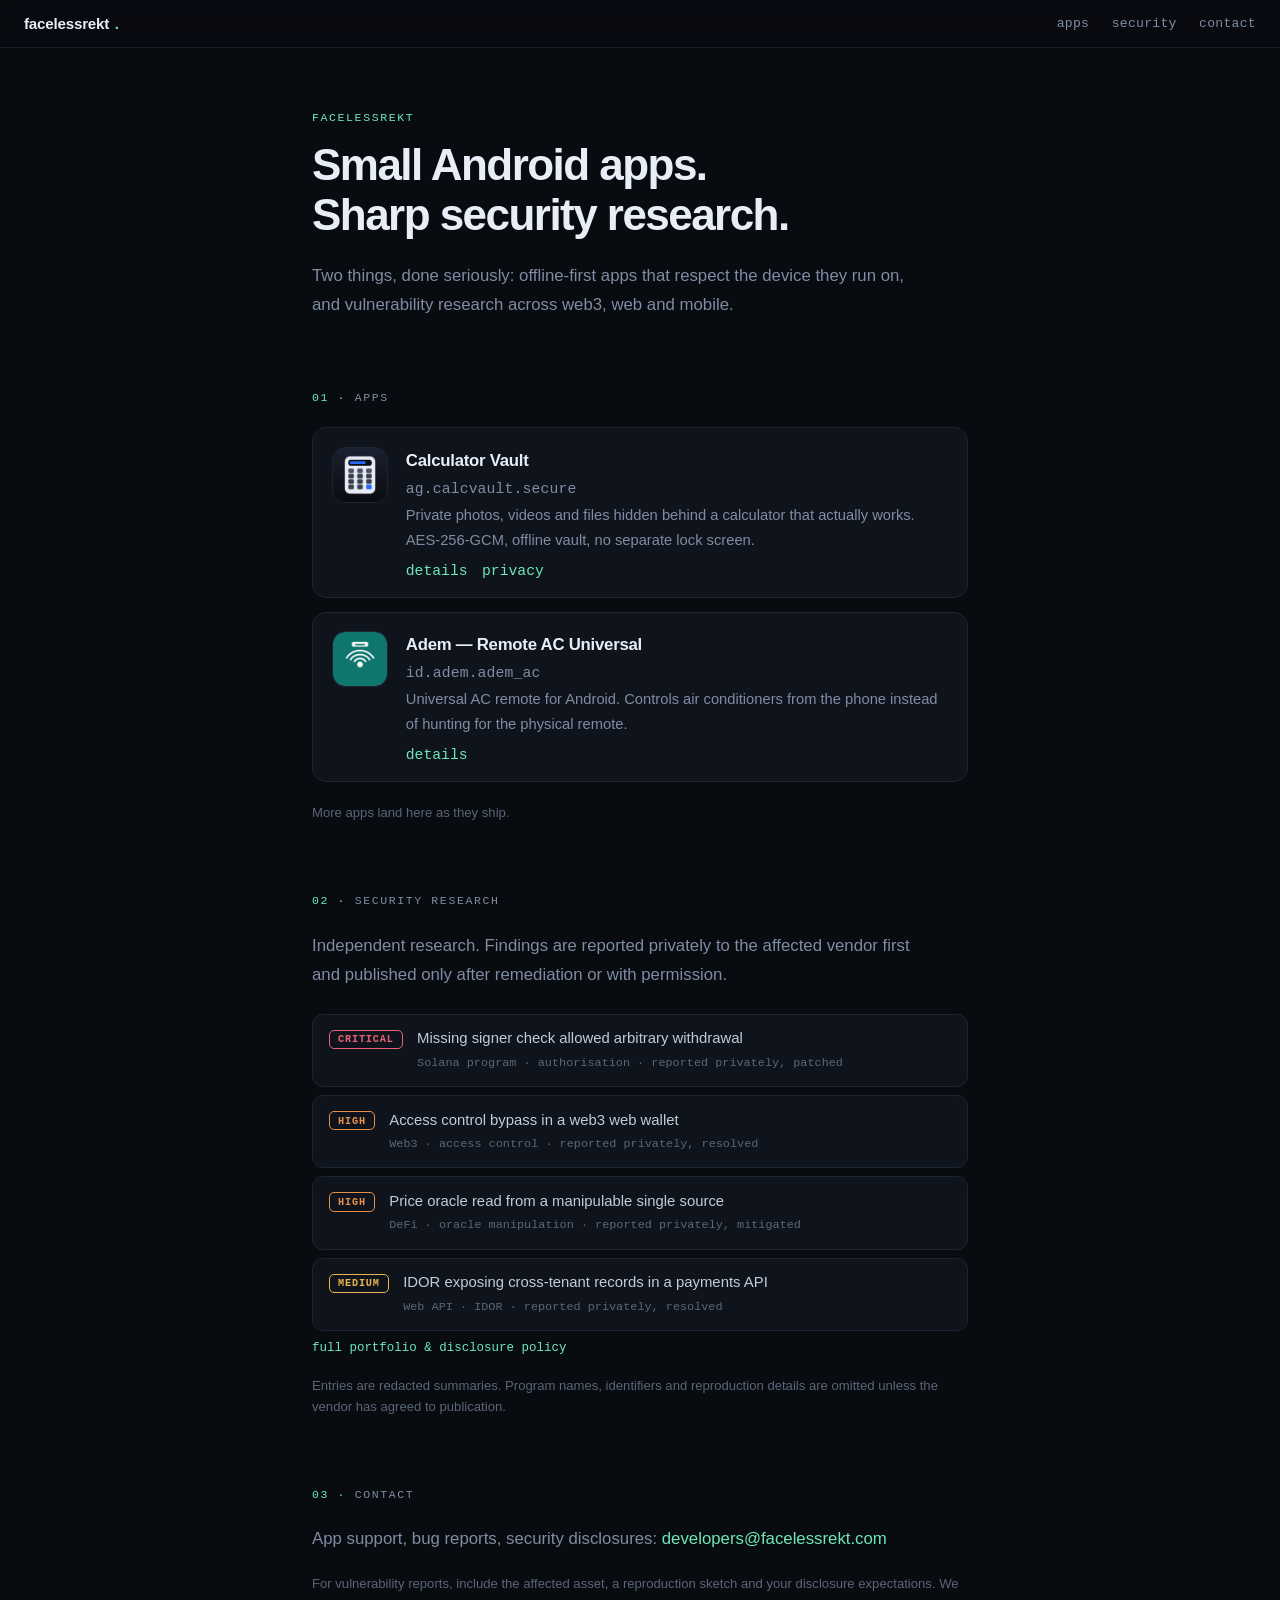
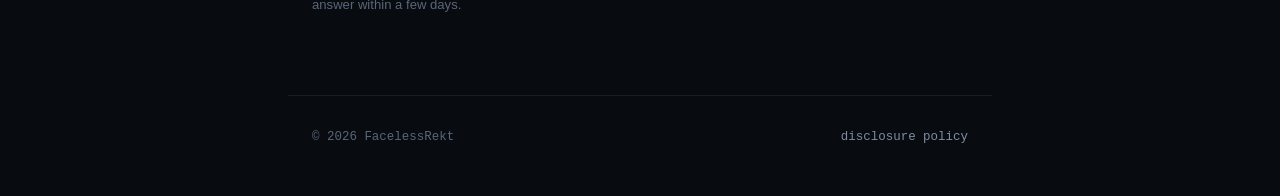
==== index.html @ 03a77c7d "facelessrekt.com — apps and security research portfolio Plain HTML/CSS, no build step. Relative path" ====
<!DOCTYPE html>
<html lang="en">
<head>
<meta charset="utf-8">
<meta name="viewport" content="width=device-width, initial-scale=1">
<title>FacelessRekt — Apps &amp; Security Research</title>
<meta name="description" content="FacelessRekt builds small offline-first Android apps and does web3, web and mobile security research.">
<link rel="stylesheet" href="assets/style.css">
</head>
<body>
<header>
  <a class="brand" href="./">facelessrekt<span class="mark">.</span></a>
  <nav>
    <a href="#apps">apps</a>
    <a href="security/">security</a>
    <a href="#contact">contact</a>
  </nav>
</header>

<main>
  <section>
    <p class="eyebrow">FacelessRekt</p>
    <h1>Small Android apps.<br>Sharp security research.</h1>
    <p class="lede">
      Two things, done seriously: offline-first apps that respect the device they
      run on, and vulnerability research across web3, web and mobile.
    </p>
  </section>

  <section id="apps">
    <h2 data-num="01">apps</h2>
    <ul class="apps">
      <li>
        <img class="app-icon" src="assets/apps/calcvault.png" alt="Calculator Vault icon" width="56" height="56">
        <div class="app-body">
          <h3><a href="calcvault/">Calculator Vault</a></h3>
          <p class="pkg">ag.calcvault.secure</p>
          <p>
            Private photos, videos and files hidden behind a calculator that
            actually works. AES-256-GCM, offline vault, no separate lock screen.
          </p>
          <p class="app-links">
            <a href="calcvault/">details</a>
            <a href="calcvault/privacy.html">privacy</a>
          </p>
        </div>
      </li>
      <li>
        <img class="app-icon" src="assets/apps/adem.png" alt="Adem icon" width="56" height="56">
        <div class="app-body">
          <h3><a href="adem/">Adem — Remote AC Universal</a></h3>
          <p class="pkg">id.adem.adem_ac</p>
          <p>
            Universal AC remote for Android. Controls air conditioners from the
            phone instead of hunting for the physical remote.
          </p>
          <p class="app-links">
            <a href="adem/">details</a>
          </p>
        </div>
      </li>
    </ul>
    <p class="note">More apps land here as they ship.</p>
  </section>

  <section id="security">
    <h2 data-num="02">security research</h2>
    <p class="lede" style="margin-bottom:1.5rem">
      Independent research. Findings are reported privately to the affected
      vendor first and published only after remediation or with permission.
    </p>
    <ul class="findings">
      <li>
        <span class="sev crit">critical</span>
        <div>
          <p class="f-title">Missing signer check allowed arbitrary withdrawal</p>
          <p class="f-meta">Solana program · authorisation · reported privately, patched</p>
        </div>
      </li>
      <li>
        <span class="sev high">high</span>
        <div>
          <p class="f-title">Access control bypass in a web3 web wallet</p>
          <p class="f-meta">Web3 · access control · reported privately, resolved</p>
        </div>
      </li>
      <li>
        <span class="sev high">high</span>
        <div>
          <p class="f-title">Price oracle read from a manipulable single source</p>
          <p class="f-meta">DeFi · oracle manipulation · reported privately, mitigated</p>
        </div>
      </li>
      <li>
        <span class="sev med">medium</span>
        <div>
          <p class="f-title">IDOR exposing cross-tenant records in a payments API</p>
          <p class="f-meta">Web API · IDOR · reported privately, resolved</p>
        </div>
      </li>
    </ul>
    <p class="app-links" style="margin-top:1rem">
      <a href="security/">full portfolio &amp; disclosure policy</a>
    </p>
    <p class="note">
      Entries are redacted summaries. Program names, identifiers and reproduction
      details are omitted unless the vendor has agreed to publication.
    </p>
  </section>

  <section id="contact">
    <h2 data-num="03">contact</h2>
    <p class="lede">
      App support, bug reports, security disclosures:
      <a href="mailto:developers@facelessrekt.com">developers@facelessrekt.com</a>
    </p>
    <p class="note">
      For vulnerability reports, include the affected asset, a reproduction
      sketch and your disclosure expectations. We answer within a few days.
    </p>
  </section>
</main>

<footer>
  <span>&copy; <span id="year">2026</span> FacelessRekt</span>
  <span><a href="security/">disclosure policy</a></span>
</footer>
<script>document.getElementById('year').textContent = new Date().getFullYear();</script>
</body>
</html>
---- assets/style.css ----
/* FacelessRekt — design system
   Typographic-first, single accent, no framework. Everything here is used. */

:root {
  --bg: #080b10;
  --surface: #0f141c;
  --surface-2: #151c27;
  --border: #1d2532;
  --border-soft: #171e29;
  --fg: #e8eef8;
  --fg-soft: #c2cbd9;
  --muted: #7f8ca3;
  --faint: #5a6679;
  --accent: #6ee7b7;
  --accent-dim: #34d399;
  --crit: #ff6b81;
  --high: #ff9d4d;
  --med: #ffc857;
  --low: #6ee7b7;

  --mono: ui-monospace, "SF Mono", SFMono-Regular, Menlo, Consolas, monospace;
  --sans: -apple-system, BlinkMacSystemFont, "Segoe UI", Roboto, Helvetica, Arial, sans-serif;

  --measure: 44rem;
  --pad: 1.5rem;
  color-scheme: dark;
}

* { box-sizing: border-box; }

html { scroll-behavior: smooth; }

@media (prefers-reduced-motion: reduce) {
  html { scroll-behavior: auto; }
  *, *::before, *::after { animation-duration: 0.001ms !important; transition-duration: 0.001ms !important; }
}

body {
  margin: 0;
  background: var(--bg);
  color: var(--fg);
  font: 400 16px/1.7 var(--sans);
  -webkit-font-smoothing: antialiased;
  text-rendering: optimizeLegibility;
}

a { color: var(--accent); text-decoration: none; }
a:hover { color: var(--accent-dim); }
a:focus-visible {
  outline: 2px solid var(--accent);
  outline-offset: 3px;
  border-radius: 3px;
}

/* ---------- header ---------- */

header {
  position: sticky;
  top: 0;
  z-index: 10;
  display: flex;
  align-items: center;
  justify-content: space-between;
  gap: 1rem;
  padding: 1rem var(--pad);
  background: color-mix(in srgb, var(--bg) 88%, transparent);
  backdrop-filter: blur(10px);
  border-bottom: 1px solid var(--border-soft);
}

.brand {
  display: inline-flex;
  align-items: baseline;
  gap: 0.35rem;
  font: 700 0.95rem/1 var(--sans);
  letter-spacing: -0.015em;
  color: var(--fg);
}
.brand .mark { color: var(--accent); }
.brand:hover { color: var(--fg); }

nav { display: flex; gap: 1.4rem; align-items: center; }
nav a {
  font: 500 0.82rem/1 var(--mono);
  letter-spacing: 0.02em;
  color: var(--muted);
}
nav a:hover { color: var(--fg); }

/* ---------- layout ---------- */

main {
  max-width: var(--measure);
  margin: 0 auto;
  padding: 4rem var(--pad) 5rem;
}

section { margin-top: 4.5rem; }
section:first-of-type { margin-top: 0; }

.eyebrow {
  margin: 0 0 1rem;
  font: 500 0.72rem/1 var(--mono);
  letter-spacing: 0.14em;
  text-transform: uppercase;
  color: var(--accent);
}

h1 {
  margin: 0 0 1.25rem;
  font-size: clamp(1.9rem, 5vw, 2.75rem);
  line-height: 1.15;
  letter-spacing: -0.035em;
  font-weight: 700;
}

h2 {
  margin: 0 0 1.5rem;
  font: 500 0.72rem/1 var(--mono);
  letter-spacing: 0.14em;
  text-transform: uppercase;
  color: var(--muted);
}
h2::before {
  content: attr(data-num) " · ";
  color: var(--accent);
}

h3 {
  margin: 0;
  font-size: 1.05rem;
  font-weight: 650;
  letter-spacing: -0.015em;
}
h3 a { color: var(--fg); }
h3 a:hover { color: var(--accent); }

.lede {
  margin: 0;
  max-width: 38rem;
  color: var(--muted);
  font-size: 1.05rem;
  line-height: 1.75;
}

.note {
  margin: 1.25rem 0 0;
  color: var(--faint);
  font-size: 0.82rem;
  line-height: 1.6;
}

/* ---------- app cards ---------- */

.apps {
  list-style: none;
  margin: 0;
  padding: 0;
  display: grid;
  gap: 0.85rem;
}

.apps li {
  display: flex;
  gap: 1.1rem;
  align-items: flex-start;
  padding: 1.15rem 1.2rem;
  background: var(--surface);
  border: 1px solid var(--border);
  border-radius: 14px;
  transition: border-color 0.16s ease, transform 0.16s ease;
}
.apps li:hover {
  border-color: #2a3547;
  transform: translateY(-1px);
}

.app-icon {
  flex: 0 0 auto;
  width: 56px;
  height: 56px;
  border-radius: 13px;
  border: 1px solid var(--border);
  background: var(--surface-2);
}

.app-body { min-width: 0; }
.app-body p { margin: 0.4rem 0 0; color: var(--muted); font-size: 0.92rem; }

.pkg {
  font: 400 0.74rem/1 var(--mono);
  color: var(--accent);
  letter-spacing: 0.01em;
}

.app-links {
  margin-top: 0.7rem !important;
  display: flex;
  gap: 0.9rem;
  flex-wrap: wrap;
  font: 500 0.78rem/1 var(--mono);
  color: var(--muted);
}

/* ---------- findings ---------- */

.findings { list-style: none; margin: 0; padding: 0; display: grid; gap: 0.5rem; }

.findings li {
  display: flex;
  gap: 0.9rem;
  align-items: flex-start;
  padding: 0.85rem 1rem;
  background: var(--surface);
  border: 1px solid var(--border);
  border-radius: 11px;
}

.f-title { margin: 0; color: var(--fg-soft); font-size: 0.93rem; line-height: 1.45; }
.f-meta {
  margin: 0.3rem 0 0;
  font: 400 0.74rem/1.5 var(--mono);
  color: var(--faint);
}

.sev {
  flex: 0 0 auto;
  margin-top: 0.1rem;
  padding: 0.22rem 0.5rem;
  font: 700 0.64rem/1 var(--mono);
  letter-spacing: 0.08em;
  text-transform: uppercase;
  border: 1px solid currentColor;
  border-radius: 5px;
  opacity: 0.9;
}
.sev.crit { color: var(--crit); }
.sev.high { color: var(--high); }
.sev.med  { color: var(--med); }
.sev.low  { color: var(--low); }

/* ---------- doc pages ---------- */

.doc { max-width: var(--measure); margin: 0 auto; padding: 3rem var(--pad) 5rem; }
.doc h1 { font-size: clamp(1.6rem, 4vw, 2.1rem); margin-bottom: 0.4rem; }

.doc .meta {
  margin: 0 0 2.5rem;
  font: 400 0.78rem/1.6 var(--mono);
  color: var(--faint);
}

.doc h2 {
  margin: 2.75rem 0 0.9rem;
  font: 650 1.05rem/1.35 var(--sans);
  letter-spacing: -0.01em;
  text-transform: none;
  color: var(--fg);
}
.doc h2::before { content: none; }

.doc p, .doc li { color: var(--fg-soft); }
.doc ul { padding-left: 1.1rem; }
.doc li { margin: 0.35rem 0; }
.doc li::marker { color: var(--faint); }

.doc table {
  width: 100%;
  border-collapse: collapse;
  margin: 1.1rem 0;
  font-size: 0.88rem;
}
.doc th, .doc td {
  text-align: left;
  vertical-align: top;
  padding: 0.6rem 0.7rem;
  border-bottom: 1px solid var(--border);
}
.doc th {
  font: 600 0.72rem/1.4 var(--mono);
  letter-spacing: 0.06em;
  text-transform: uppercase;
  color: var(--muted);
}

.doc code {
  font: 400 0.85em/1.5 var(--mono);
  background: var(--surface-2);
  border: 1px solid var(--border);
  padding: 0.08em 0.34em;
  border-radius: 4px;
  color: var(--fg);
}

.callout {
  margin: 1.6rem 0;
  padding: 1rem 1.15rem;
  background: var(--surface);
  border: 1px solid var(--border);
  border-left: 2px solid var(--accent);
  border-radius: 9px;
}
.callout p { margin: 0; }

/* ---------- footer ---------- */

footer {
  max-width: var(--measure);
  margin: 0 auto;
  padding: 2rem var(--pad) 3rem;
  border-top: 1px solid var(--border-soft);
  display: flex;
  justify-content: space-between;
  gap: 1rem;
  flex-wrap: wrap;
  font: 400 0.78rem/1.6 var(--mono);
  color: var(--faint);
}
footer a { color: var(--muted); }
footer a:hover { color: var(--accent); }

/* ---------- small screens ---------- */

@media (max-width: 560px) {
  header { padding: 0.85rem 1rem; }
  nav { gap: 1rem; }
  nav a { font-size: 0.76rem; }
  main { padding: 2.75rem 1.15rem 3.5rem; }
  .doc { padding: 2rem 1.15rem 3.5rem; }
  section { margin-top: 3.25rem; }
  .apps li { padding: 1rem; gap: 0.9rem; }
  .app-icon { width: 46px; height: 46px; border-radius: 11px; }
  .findings li { padding: 0.75rem 0.85rem; }
  footer { padding: 1.5rem 1.15rem 2.5rem; }
}
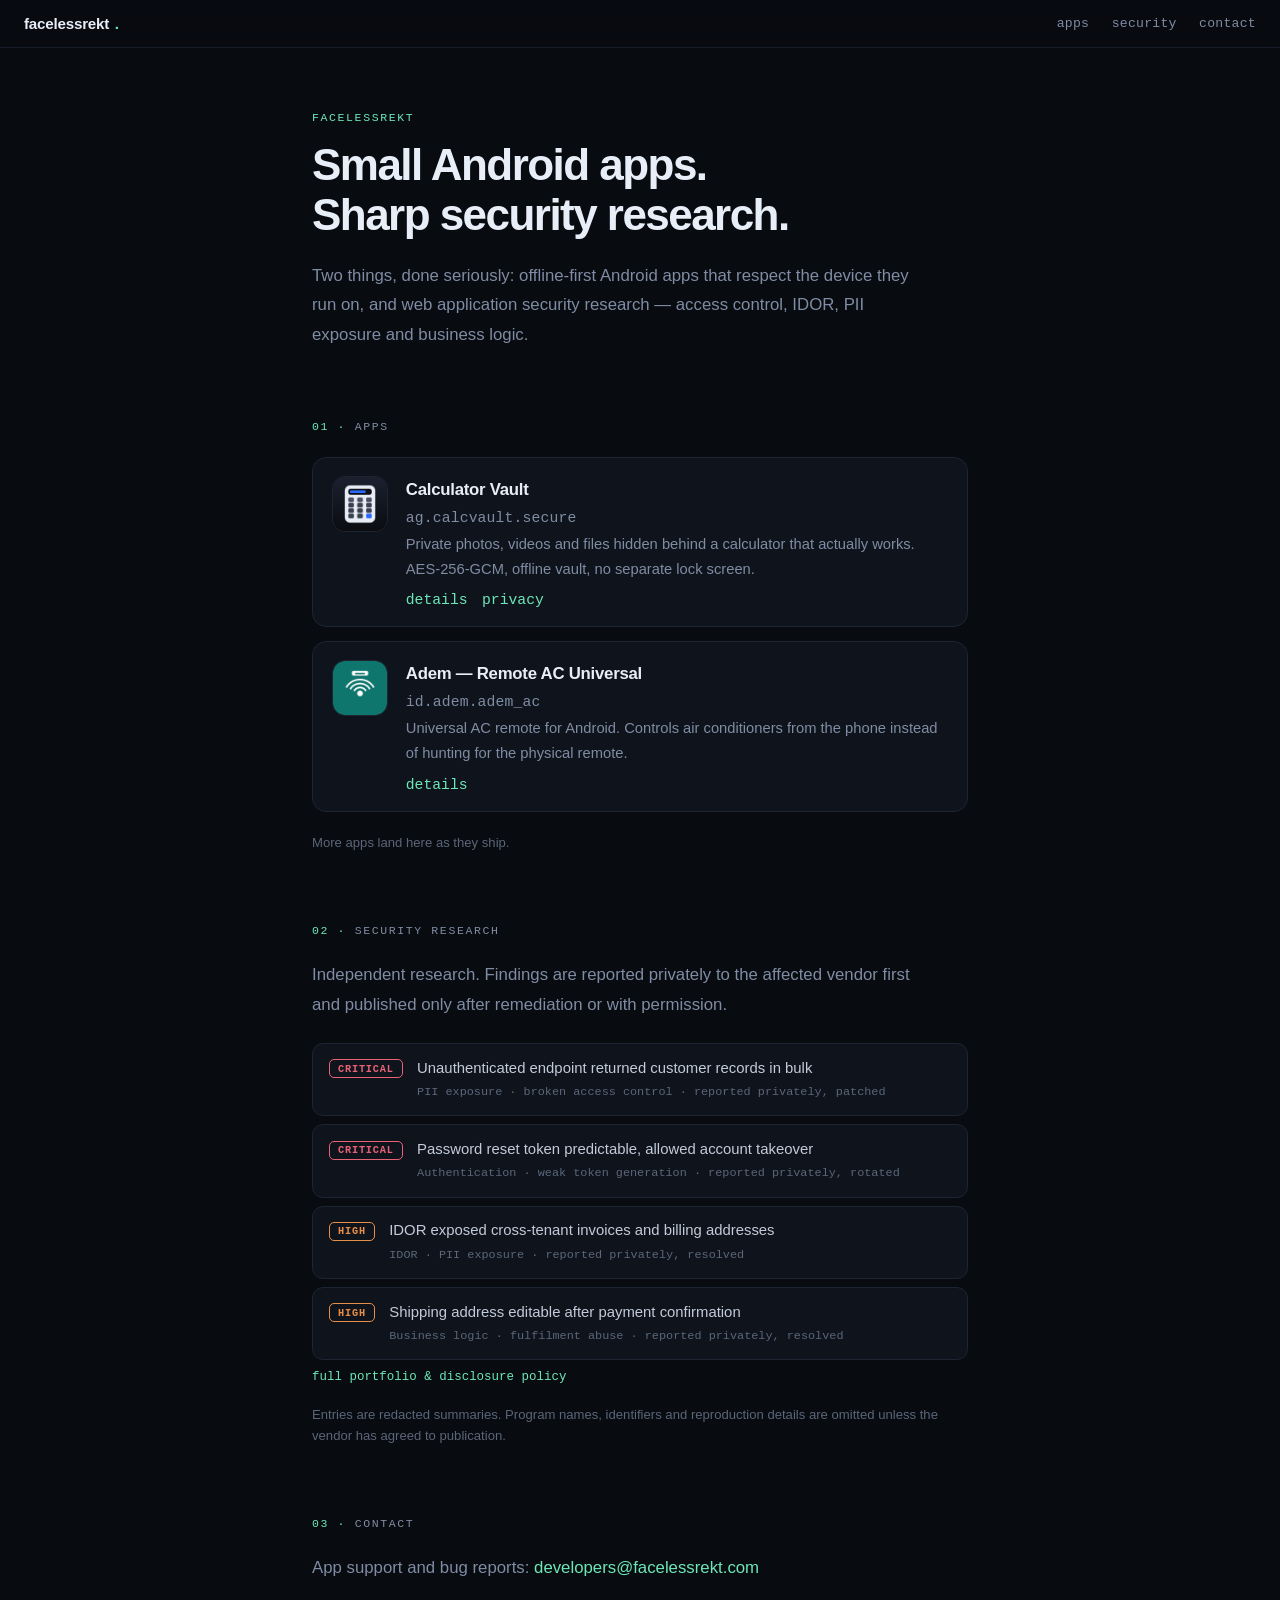
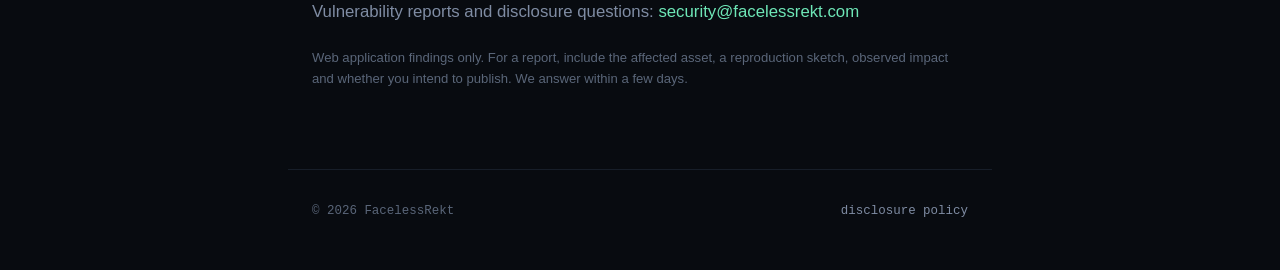
==== commit 5a9ffee5: "Focus security research on web application classes - Landing: web2 framing, two contact addresses - " ====
--- a/index.html
+++ b/index.html
@@ -4,7 +4,7 @@
 <meta charset="utf-8">
 <meta name="viewport" content="width=device-width, initial-scale=1">
 <title>FacelessRekt — Apps &amp; Security Research</title>
-<meta name="description" content="FacelessRekt builds small offline-first Android apps and does web3, web and mobile security research.">
+<meta name="description" content="FacelessRekt builds small offline-first Android apps and does web application security research: access control, IDOR, PII exposure, business logic.">
 <link rel="stylesheet" href="assets/style.css">
 </head>
 <body>
@@ -22,8 +22,9 @@
     <p class="eyebrow">FacelessRekt</p>
     <h1>Small Android apps.<br>Sharp security research.</h1>
     <p class="lede">
-      Two things, done seriously: offline-first apps that respect the device they
-      run on, and vulnerability research across web3, web and mobile.
+      Two things, done seriously: offline-first Android apps that respect the device
+      they run on, and web application security research — access control, IDOR,
+      PII exposure and business logic.
     </p>
   </section>
 
@@ -73,29 +74,29 @@
       <li>
         <span class="sev crit">critical</span>
         <div>
-          <p class="f-title">Missing signer check allowed arbitrary withdrawal</p>
-          <p class="f-meta">Solana program · authorisation · reported privately, patched</p>
+          <p class="f-title">Unauthenticated endpoint returned customer records in bulk</p>
+          <p class="f-meta">PII exposure · broken access control · reported privately, patched</p>
+        </div>
+      </li>
+      <li>
+        <span class="sev crit">critical</span>
+        <div>
+          <p class="f-title">Password reset token predictable, allowed account takeover</p>
+          <p class="f-meta">Authentication · weak token generation · reported privately, rotated</p>
         </div>
       </li>
       <li>
         <span class="sev high">high</span>
         <div>
-          <p class="f-title">Access control bypass in a web3 web wallet</p>
-          <p class="f-meta">Web3 · access control · reported privately, resolved</p>
+          <p class="f-title">IDOR exposed cross-tenant invoices and billing addresses</p>
+          <p class="f-meta">IDOR · PII exposure · reported privately, resolved</p>
         </div>
       </li>
       <li>
         <span class="sev high">high</span>
         <div>
-          <p class="f-title">Price oracle read from a manipulable single source</p>
-          <p class="f-meta">DeFi · oracle manipulation · reported privately, mitigated</p>
-        </div>
-      </li>
-      <li>
-        <span class="sev med">medium</span>
-        <div>
-          <p class="f-title">IDOR exposing cross-tenant records in a payments API</p>
-          <p class="f-meta">Web API · IDOR · reported privately, resolved</p>
+          <p class="f-title">Shipping address editable after payment confirmation</p>
+          <p class="f-meta">Business logic · fulfilment abuse · reported privately, resolved</p>
         </div>
       </li>
     </ul>
@@ -111,12 +112,17 @@
   <section id="contact">
     <h2 data-num="03">contact</h2>
     <p class="lede">
-      App support, bug reports, security disclosures:
+      App support and bug reports:
       <a href="mailto:developers@facelessrekt.com">developers@facelessrekt.com</a>
     </p>
+    <p class="lede" style="margin-top:0.9rem">
+      Vulnerability reports and disclosure questions:
+      <a href="mailto:security@facelessrekt.com">security@facelessrekt.com</a>
+    </p>
     <p class="note">
-      For vulnerability reports, include the affected asset, a reproduction
-      sketch and your disclosure expectations. We answer within a few days.
+      Web application findings only. For a report, include the affected asset, a
+      reproduction sketch, observed impact and whether you intend to publish. We
+      answer within a few days.
     </p>
   </section>
 </main>
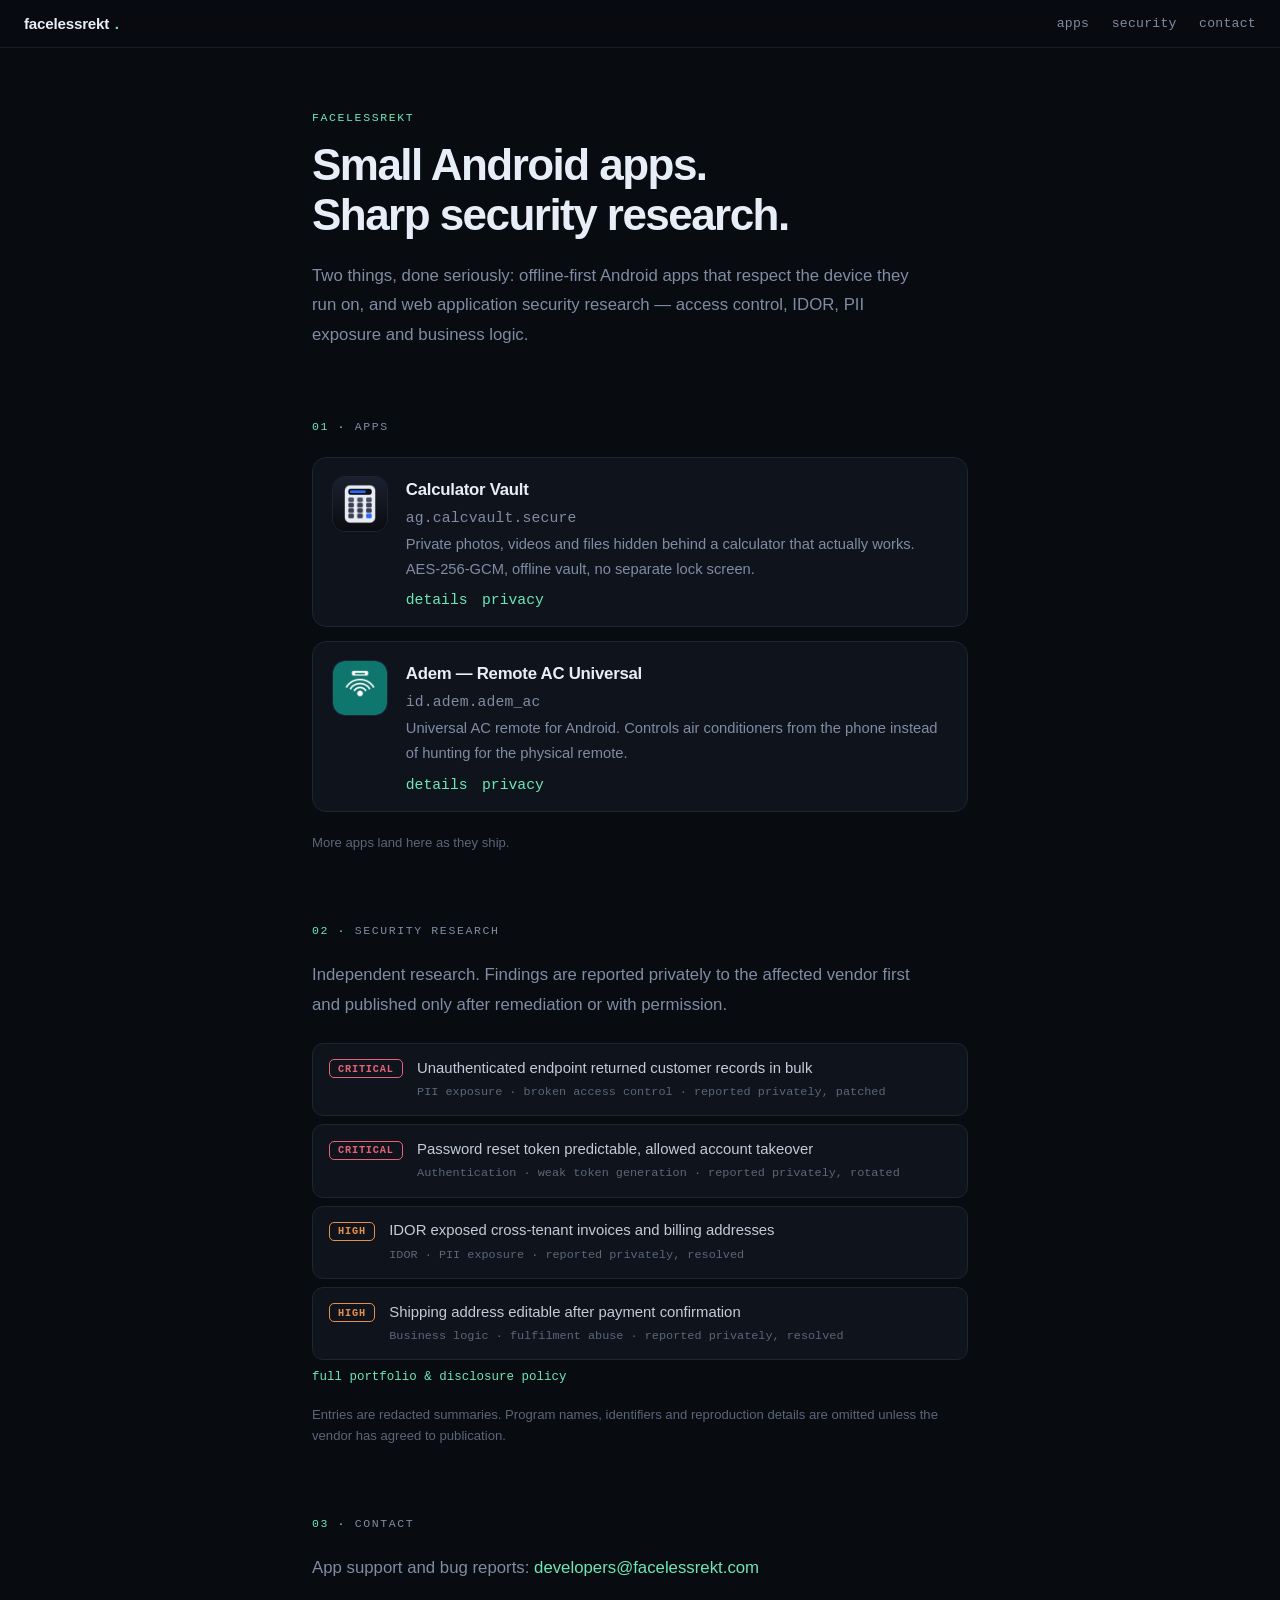
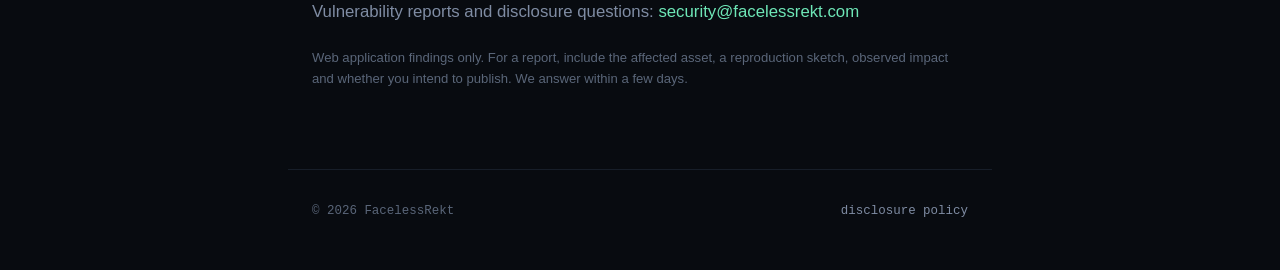
==== commit 03cd8a38: "Add Adem privacy policy Follows the calcvault/privacy.html structure and section order so Play revie" ====
--- a/index.html
+++ b/index.html
@@ -57,6 +57,7 @@
           </p>
           <p class="app-links">
             <a href="adem/">details</a>
+            <a href="adem/privacy.html">privacy</a>
           </p>
         </div>
       </li>
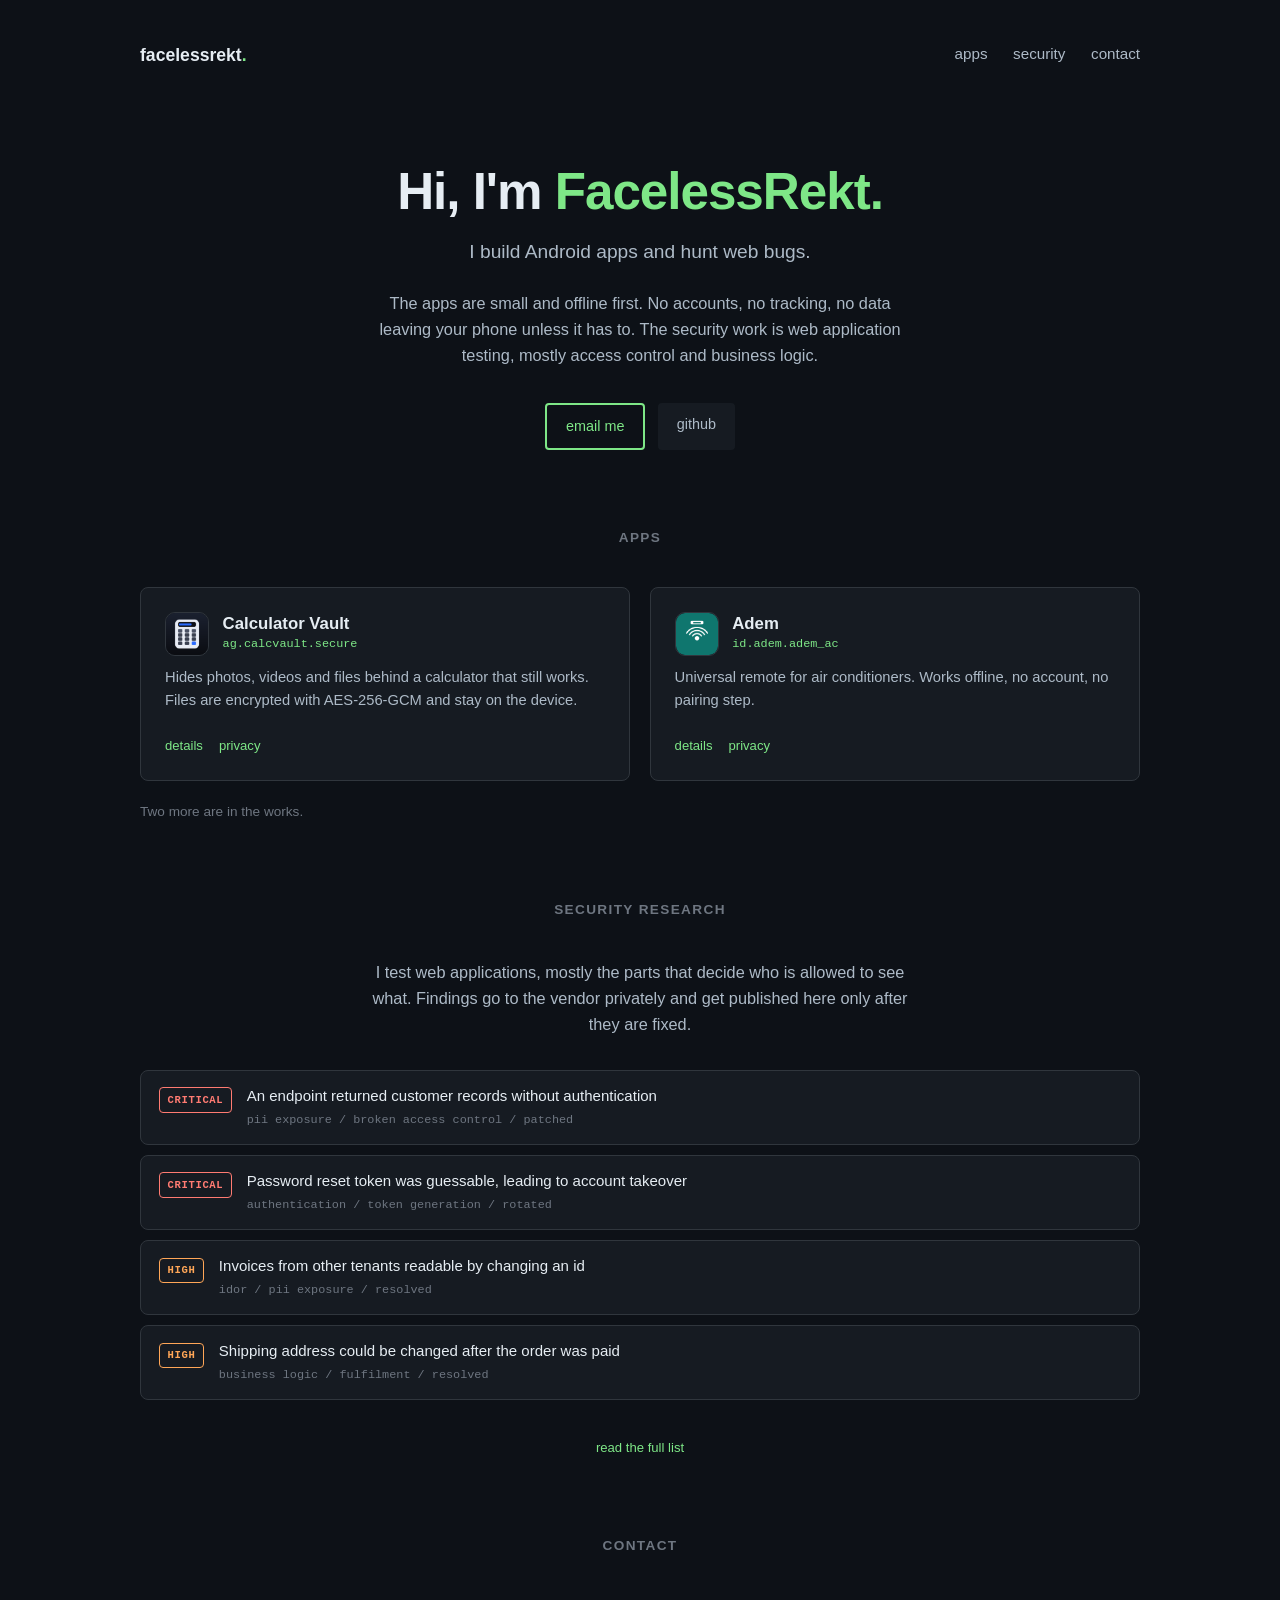
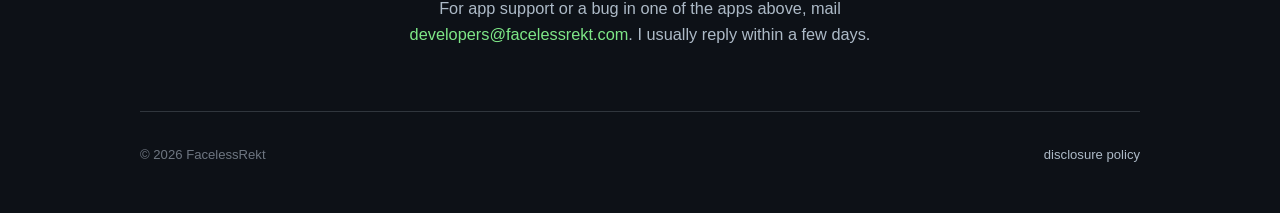
==== commit 4b02bac6: "Rebuild layout on a plain-HTML structure; fix the security address Layout and copy: - Lowercase nav " ====
--- a/index.html
+++ b/index.html
@@ -3,135 +3,144 @@
 <head>
 <meta charset="utf-8">
 <meta name="viewport" content="width=device-width, initial-scale=1">
-<title>FacelessRekt — Apps &amp; Security Research</title>
-<meta name="description" content="FacelessRekt builds small offline-first Android apps and does web application security research: access control, IDOR, PII exposure, business logic.">
+<title>FacelessRekt</title>
+<meta name="description" content="Android apps and web application security research by FacelessRekt.">
 <link rel="stylesheet" href="assets/style.css">
 </head>
 <body>
-<header>
-  <a class="brand" href="./">facelessrekt<span class="mark">.</span></a>
-  <nav>
+
+<header class="header">
+  <h3><a href="./">facelessrekt<span>.</span></a></h3>
+  <nav class="nav">
     <a href="#apps">apps</a>
-    <a href="security/">security</a>
+    <a href="#security">security</a>
     <a href="#contact">contact</a>
   </nav>
 </header>
 
 <main>
-  <section>
-    <p class="eyebrow">FacelessRekt</p>
-    <h1>Small Android apps.<br>Sharp security research.</h1>
-    <p class="lede">
-      Two things, done seriously: offline-first Android apps that respect the device
-      they run on, and web application security research — access control, IDOR,
-      PII exposure and business logic.
+
+  <section class="about">
+    <h1>Hi, I'm <span class="about__name">FacelessRekt.</span></h1>
+    <h2 class="about__role">I build Android apps and hunt web bugs.</h2>
+    <p class="about__desc">
+      The apps are small and offline first. No accounts, no tracking, no data
+      leaving your phone unless it has to. The security work is web application
+      testing, mostly access control and business logic.
+    </p>
+    <div class="about__contact">
+      <a class="btn" href="mailto:developers@facelessrekt.com">email me</a>
+      <a class="btn btn--plain" href="https://github.com/superadit98">github</a>
+    </div>
+  </section>
+
+  <section class="section" id="apps">
+    <h2 class="section__title">Apps</h2>
+    <div class="grid">
+
+      <div class="card">
+        <div class="card__top">
+          <img class="card__icon" src="assets/apps/calcvault.png" alt="" width="44" height="44">
+          <div>
+            <h3 class="card__title"><a href="calcvault/">Calculator Vault</a></h3>
+            <p class="card__pkg">ag.calcvault.secure</p>
+          </div>
+        </div>
+        <p class="card__desc">
+          Hides photos, videos and files behind a calculator that still works.
+          Files are encrypted with AES-256-GCM and stay on the device.
+        </p>
+        <p class="card__links">
+          <a href="calcvault/">details</a>
+          <a href="calcvault/privacy.html">privacy</a>
+        </p>
+      </div>
+
+      <div class="card">
+        <div class="card__top">
+          <img class="card__icon" src="assets/apps/adem.png" alt="" width="44" height="44">
+          <div>
+            <h3 class="card__title"><a href="adem/">Adem</a></h3>
+            <p class="card__pkg">id.adem.adem_ac</p>
+          </div>
+        </div>
+        <p class="card__desc">
+          Universal remote for air conditioners. Works offline, no account,
+          no pairing step.
+        </p>
+        <p class="card__links">
+          <a href="adem/">details</a>
+          <a href="adem/privacy.html">privacy</a>
+        </p>
+      </div>
+
+    </div>
+    <p class="note">Two more are in the works.</p>
+  </section>
+
+  <section class="section" id="security">
+    <h2 class="section__title">Security research</h2>
+    <p class="about__desc" style="margin:0 auto 2rem;text-align:center">
+      I test web applications, mostly the parts that decide who is allowed to
+      see what. Findings go to the vendor privately and get published here only
+      after they are fixed.
+    </p>
+    <div class="findings">
+
+      <div class="finding">
+        <span class="sev crit">critical</span>
+        <div>
+          <p class="finding__title">An endpoint returned customer records without authentication</p>
+          <p class="finding__meta">pii exposure / broken access control / patched</p>
+        </div>
+      </div>
+
+      <div class="finding">
+        <span class="sev crit">critical</span>
+        <div>
+          <p class="finding__title">Password reset token was guessable, leading to account takeover</p>
+          <p class="finding__meta">authentication / token generation / rotated</p>
+        </div>
+      </div>
+
+      <div class="finding">
+        <span class="sev high">high</span>
+        <div>
+          <p class="finding__title">Invoices from other tenants readable by changing an id</p>
+          <p class="finding__meta">idor / pii exposure / resolved</p>
+        </div>
+      </div>
+
+      <div class="finding">
+        <span class="sev high">high</span>
+        <div>
+          <p class="finding__title">Shipping address could be changed after the order was paid</p>
+          <p class="finding__meta">business logic / fulfilment / resolved</p>
+        </div>
+      </div>
+
+    </div>
+    <p class="card__links" style="justify-content:center;margin-top:1.5rem">
+      <a href="security/">read the full list</a>
     </p>
   </section>
 
-  <section id="apps">
-    <h2 data-num="01">apps</h2>
-    <ul class="apps">
-      <li>
-        <img class="app-icon" src="assets/apps/calcvault.png" alt="Calculator Vault icon" width="56" height="56">
-        <div class="app-body">
-          <h3><a href="calcvault/">Calculator Vault</a></h3>
-          <p class="pkg">ag.calcvault.secure</p>
-          <p>
-            Private photos, videos and files hidden behind a calculator that
-            actually works. AES-256-GCM, offline vault, no separate lock screen.
-          </p>
-          <p class="app-links">
-            <a href="calcvault/">details</a>
-            <a href="calcvault/privacy.html">privacy</a>
-          </p>
-        </div>
-      </li>
-      <li>
-        <img class="app-icon" src="assets/apps/adem.png" alt="Adem icon" width="56" height="56">
-        <div class="app-body">
-          <h3><a href="adem/">Adem — Remote AC Universal</a></h3>
-          <p class="pkg">id.adem.adem_ac</p>
-          <p>
-            Universal AC remote for Android. Controls air conditioners from the
-            phone instead of hunting for the physical remote.
-          </p>
-          <p class="app-links">
-            <a href="adem/">details</a>
-            <a href="adem/privacy.html">privacy</a>
-          </p>
-        </div>
-      </li>
-    </ul>
-    <p class="note">More apps land here as they ship.</p>
-  </section>
-
-  <section id="security">
-    <h2 data-num="02">security research</h2>
-    <p class="lede" style="margin-bottom:1.5rem">
-      Independent research. Findings are reported privately to the affected
-      vendor first and published only after remediation or with permission.
-    </p>
-    <ul class="findings">
-      <li>
-        <span class="sev crit">critical</span>
-        <div>
-          <p class="f-title">Unauthenticated endpoint returned customer records in bulk</p>
-          <p class="f-meta">PII exposure · broken access control · reported privately, patched</p>
-        </div>
-      </li>
-      <li>
-        <span class="sev crit">critical</span>
-        <div>
-          <p class="f-title">Password reset token predictable, allowed account takeover</p>
-          <p class="f-meta">Authentication · weak token generation · reported privately, rotated</p>
-        </div>
-      </li>
-      <li>
-        <span class="sev high">high</span>
-        <div>
-          <p class="f-title">IDOR exposed cross-tenant invoices and billing addresses</p>
-          <p class="f-meta">IDOR · PII exposure · reported privately, resolved</p>
-        </div>
-      </li>
-      <li>
-        <span class="sev high">high</span>
-        <div>
-          <p class="f-title">Shipping address editable after payment confirmation</p>
-          <p class="f-meta">Business logic · fulfilment abuse · reported privately, resolved</p>
-        </div>
-      </li>
-    </ul>
-    <p class="app-links" style="margin-top:1rem">
-      <a href="security/">full portfolio &amp; disclosure policy</a>
-    </p>
-    <p class="note">
-      Entries are redacted summaries. Program names, identifiers and reproduction
-      details are omitted unless the vendor has agreed to publication.
+  <section class="section" id="contact">
+    <h2 class="section__title">Contact</h2>
+    <p class="about__desc" style="margin:0 auto;text-align:center">
+      For app support or a bug in one of the apps above,
+      mail <a href="mailto:developers@facelessrekt.com">developers@facelessrekt.com</a>.
+      I usually reply within a few days.
     </p>
   </section>
 
-  <section id="contact">
-    <h2 data-num="03">contact</h2>
-    <p class="lede">
-      App support and bug reports:
-      <a href="mailto:developers@facelessrekt.com">developers@facelessrekt.com</a>
-    </p>
-    <p class="lede" style="margin-top:0.9rem">
-      Vulnerability reports and disclosure questions:
-      <a href="mailto:security@facelessrekt.com">security@facelessrekt.com</a>
-    </p>
-    <p class="note">
-      Web application findings only. For a report, include the affected asset, a
-      reproduction sketch, observed impact and whether you intend to publish. We
-      answer within a few days.
-    </p>
-  </section>
 </main>
 
-<footer>
-  <span>&copy; <span id="year">2026</span> FacelessRekt</span>
+<footer class="footer">
+  <span>© <span id="year">2026</span> FacelessRekt</span>
   <span><a href="security/">disclosure policy</a></span>
 </footer>
+
 <script>document.getElementById('year').textContent = new Date().getFullYear();</script>
 </body>
 </html>
--- a/assets/style.css
+++ b/assets/style.css
@@ -1,335 +1,322 @@
-/* FacelessRekt — design system
-   Typographic-first, single accent, no framework. Everything here is used. */
+/* facelessrekt.com
+   Structure follows cleanfolio-minimal (MIT): lowercase nav, centred hero,
+   uppercase section titles, plain cards. Dark palette, no web fonts. */
 
 :root {
-  --bg: #080b10;
-  --surface: #0f141c;
-  --surface-2: #151c27;
-  --border: #1d2532;
-  --border-soft: #171e29;
-  --fg: #e8eef8;
-  --fg-soft: #c2cbd9;
-  --muted: #7f8ca3;
-  --faint: #5a6679;
-  --accent: #6ee7b7;
-  --accent-dim: #34d399;
-  --crit: #ff6b81;
-  --high: #ff9d4d;
-  --med: #ffc857;
-  --low: #6ee7b7;
-
-  --mono: ui-monospace, "SF Mono", SFMono-Regular, Menlo, Consolas, monospace;
+  --clr-bg: #0d1117;
+  --clr-bg-alt: #161b22;
+  --clr-fg: #adbac7;
+  --clr-fg-alt: #e6edf3;
+  --clr-primary: #7ee787;
+  --clr-border: #30363d;
+  --clr-muted: #6e7681;
+
   --sans: -apple-system, BlinkMacSystemFont, "Segoe UI", Roboto, Helvetica, Arial, sans-serif;
-
-  --measure: 44rem;
-  --pad: 1.5rem;
+  --mono: ui-monospace, SFMono-Regular, Menlo, Consolas, monospace;
   color-scheme: dark;
 }
 
-* { box-sizing: border-box; }
+* {
+  padding: 0;
+  margin: 0;
+  border: 0;
+  outline: 0;
+  background-color: inherit;
+  color: inherit;
+  font-family: inherit;
+  font-size: inherit;
+  box-shadow: none;
+  box-sizing: border-box;
+}
 
 html { scroll-behavior: smooth; }
 
 @media (prefers-reduced-motion: reduce) {
   html { scroll-behavior: auto; }
-  *, *::before, *::after { animation-duration: 0.001ms !important; transition-duration: 0.001ms !important; }
+  *, *::before, *::after { transition-duration: 0.001ms !important; }
 }
 
 body {
-  margin: 0;
-  background: var(--bg);
-  color: var(--fg);
-  font: 400 16px/1.7 var(--sans);
+  font-family: var(--sans);
+  line-height: 1.6;
+  color: var(--clr-fg);
+  background-color: var(--clr-bg);
   -webkit-font-smoothing: antialiased;
-  text-rendering: optimizeLegibility;
-}
-
-a { color: var(--accent); text-decoration: none; }
-a:hover { color: var(--accent-dim); }
-a:focus-visible {
-  outline: 2px solid var(--accent);
-  outline-offset: 3px;
-  border-radius: 3px;
-}
-
-/* ---------- header ---------- */
-
-header {
-  position: sticky;
-  top: 0;
-  z-index: 10;
+}
+
+::selection { background: var(--clr-primary); color: var(--clr-bg); }
+
+h1, h2, h3, h4 { line-height: 1.25; color: var(--clr-fg-alt); }
+h1 { font-size: clamp(2rem, 5vw, 3.2rem); font-weight: 700; letter-spacing: -0.02em; }
+h2 { font-size: 1.5rem; }
+h3 { font-size: 1.15rem; }
+
+ul { list-style-type: none; }
+a { text-decoration: none; color: var(--clr-primary); }
+a:hover { text-decoration: underline; }
+a:focus-visible { outline: 2px solid var(--clr-primary); outline-offset: 3px; border-radius: 2px; }
+
+/* header */
+
+.header {
+  height: 7em;
+  max-width: 1000px;
+  width: 92%;
+  margin: 0 auto;
   display: flex;
   align-items: center;
   justify-content: space-between;
   gap: 1rem;
-  padding: 1rem var(--pad);
-  background: color-mix(in srgb, var(--bg) 88%, transparent);
-  backdrop-filter: blur(10px);
-  border-bottom: 1px solid var(--border-soft);
-}
-
-.brand {
-  display: inline-flex;
-  align-items: baseline;
-  gap: 0.35rem;
-  font: 700 0.95rem/1 var(--sans);
-  letter-spacing: -0.015em;
-  color: var(--fg);
-}
-.brand .mark { color: var(--accent); }
-.brand:hover { color: var(--fg); }
-
-nav { display: flex; gap: 1.4rem; align-items: center; }
-nav a {
-  font: 500 0.82rem/1 var(--mono);
-  letter-spacing: 0.02em;
-  color: var(--muted);
-}
-nav a:hover { color: var(--fg); }
-
-/* ---------- layout ---------- */
-
-main {
-  max-width: var(--measure);
-  margin: 0 auto;
-  padding: 4rem var(--pad) 5rem;
-}
-
-section { margin-top: 4.5rem; }
-section:first-of-type { margin-top: 0; }
-
-.eyebrow {
-  margin: 0 0 1rem;
-  font: 500 0.72rem/1 var(--mono);
-  letter-spacing: 0.14em;
+}
+
+.header h3 { font-size: 1.1rem; font-weight: 700; }
+.header h3 a { color: var(--clr-fg-alt); }
+.header h3 a:hover { color: var(--clr-primary); text-decoration: none; }
+.header h3 span { color: var(--clr-primary); }
+
+.nav { display: flex; align-items: center; gap: 1.6rem; }
+.nav a {
+  color: var(--clr-fg);
+  font-size: 0.95rem;
+  font-weight: 500;
+  text-transform: lowercase;
+  padding-bottom: 0.2em;
+  position: relative;
+}
+.nav a:hover { color: var(--clr-fg-alt); text-decoration: none; }
+.nav a::after {
+  content: "";
+  position: absolute;
+  left: 0; bottom: 0;
+  width: 0; height: 2px;
+  background: var(--clr-primary);
+  transition: width 0.18s ease-in;
+}
+.nav a:hover::after, .nav a:focus::after { width: 100%; }
+
+.nav__toggle { display: none; background: none; border: 0; cursor: pointer; color: var(--clr-fg); font-size: 1.3rem; }
+
+/* layout */
+
+main { max-width: 1000px; width: 92%; margin: 0 auto; padding-bottom: 4rem; }
+.section { margin-top: 5rem; }
+
+.section__title {
+  text-align: center;
   text-transform: uppercase;
-  color: var(--accent);
-}
-
-h1 {
-  margin: 0 0 1.25rem;
-  font-size: clamp(1.9rem, 5vw, 2.75rem);
-  line-height: 1.15;
-  letter-spacing: -0.035em;
-  font-weight: 700;
-}
-
-h2 {
-  margin: 0 0 1.5rem;
-  font: 500 0.72rem/1 var(--mono);
-  letter-spacing: 0.14em;
-  text-transform: uppercase;
-  color: var(--muted);
-}
-h2::before {
-  content: attr(data-num) " · ";
-  color: var(--accent);
-}
-
-h3 {
-  margin: 0;
-  font-size: 1.05rem;
-  font-weight: 650;
-  letter-spacing: -0.015em;
-}
-h3 a { color: var(--fg); }
-h3 a:hover { color: var(--accent); }
-
-.lede {
-  margin: 0;
-  max-width: 38rem;
-  color: var(--muted);
-  font-size: 1.05rem;
-  line-height: 1.75;
-}
-
-.note {
-  margin: 1.25rem 0 0;
-  color: var(--faint);
+  letter-spacing: 0.1em;
+  font-size: 0.85rem;
+  font-weight: 600;
+  color: var(--clr-muted);
+  margin-bottom: 2.5rem;
+}
+
+/* hero */
+
+.about {
+  display: flex;
+  flex-direction: column;
+  align-items: center;
+  text-align: center;
+  margin-top: 3rem;
+}
+.about__name { color: var(--clr-primary); }
+.about__role {
+  margin-top: 1rem;
+  font-size: 1.2rem;
+  font-weight: 500;
+  color: var(--clr-fg);
+}
+.about__desc {
+  margin-top: 1.6rem;
+  max-width: 34rem;
+  font-size: 1.02rem;
+}
+.about__contact { margin-top: 2.2rem; display: flex; gap: 0.8rem; flex-wrap: wrap; justify-content: center; }
+
+/* buttons */
+
+.btn {
+  display: inline-block;
+  padding: 0.7em 1.3em;
+  font-weight: 500;
+  font-size: 0.9rem;
+  text-transform: lowercase;
+  border: 2px solid var(--clr-primary);
+  color: var(--clr-primary);
+  border-radius: 4px;
+  transition: background-color 0.18s ease, color 0.18s ease;
+}
+.btn:hover { background: var(--clr-primary); color: var(--clr-bg); text-decoration: none; }
+
+.btn--plain {
+  border: 0;
+  background: var(--clr-bg-alt);
+  color: var(--clr-fg);
+  border-radius: 4px;
+}
+.btn--plain:hover { background: var(--clr-border); color: var(--clr-fg-alt); }
+
+/* cards grid */
+
+.grid {
+  display: grid;
+  grid-template-columns: repeat(auto-fit, minmax(17rem, 1fr));
+  gap: 1.2rem;
+}
+
+.card {
+  background: var(--clr-bg-alt);
+  border: 1px solid var(--clr-border);
+  border-radius: 8px;
+  padding: 1.5rem;
+  display: flex;
+  flex-direction: column;
+  gap: 0.6rem;
+}
+.card:hover { border-color: var(--clr-primary); }
+
+.card__top { display: flex; align-items: center; gap: 0.85rem; }
+
+.card__icon {
+  width: 44px; height: 44px;
+  border-radius: 10px;
+  border: 1px solid var(--clr-border);
+  flex: 0 0 auto;
+}
+
+.card__title { font-size: 1.05rem; font-weight: 650; }
+.card__title a { color: var(--clr-fg-alt); }
+.card__title a:hover { color: var(--clr-primary); text-decoration: none; }
+
+.card__pkg {
+  font-family: var(--mono);
+  font-size: 0.74rem;
+  color: var(--clr-primary);
+}
+
+.card__desc { font-size: 0.92rem; color: var(--clr-fg); }
+
+.card__links {
+  margin-top: auto;
+  padding-top: 0.8rem;
+  display: flex;
+  gap: 1rem;
   font-size: 0.82rem;
-  line-height: 1.6;
-}
-
-/* ---------- app cards ---------- */
-
-.apps {
-  list-style: none;
-  margin: 0;
-  padding: 0;
-  display: grid;
-  gap: 0.85rem;
-}
-
-.apps li {
-  display: flex;
-  gap: 1.1rem;
-  align-items: flex-start;
-  padding: 1.15rem 1.2rem;
-  background: var(--surface);
-  border: 1px solid var(--border);
-  border-radius: 14px;
-  transition: border-color 0.16s ease, transform 0.16s ease;
-}
-.apps li:hover {
-  border-color: #2a3547;
-  transform: translateY(-1px);
-}
-
-.app-icon {
-  flex: 0 0 auto;
-  width: 56px;
-  height: 56px;
-  border-radius: 13px;
-  border: 1px solid var(--border);
-  background: var(--surface-2);
-}
-
-.app-body { min-width: 0; }
-.app-body p { margin: 0.4rem 0 0; color: var(--muted); font-size: 0.92rem; }
-
-.pkg {
-  font: 400 0.74rem/1 var(--mono);
-  color: var(--accent);
-  letter-spacing: 0.01em;
-}
-
-.app-links {
-  margin-top: 0.7rem !important;
-  display: flex;
-  gap: 0.9rem;
-  flex-wrap: wrap;
-  font: 500 0.78rem/1 var(--mono);
-  color: var(--muted);
-}
-
-/* ---------- findings ---------- */
-
-.findings { list-style: none; margin: 0; padding: 0; display: grid; gap: 0.5rem; }
-
-.findings li {
+  font-weight: 500;
+}
+
+/* findings list */
+
+.findings { display: grid; gap: 0.6rem; }
+
+.finding {
   display: flex;
   gap: 0.9rem;
   align-items: flex-start;
-  padding: 0.85rem 1rem;
-  background: var(--surface);
-  border: 1px solid var(--border);
-  border-radius: 11px;
-}
-
-.f-title { margin: 0; color: var(--fg-soft); font-size: 0.93rem; line-height: 1.45; }
-.f-meta {
-  margin: 0.3rem 0 0;
-  font: 400 0.74rem/1.5 var(--mono);
-  color: var(--faint);
+  background: var(--clr-bg-alt);
+  border: 1px solid var(--clr-border);
+  border-radius: 8px;
+  padding: 0.9rem 1.1rem;
 }
 
 .sev {
   flex: 0 0 auto;
-  margin-top: 0.1rem;
-  padding: 0.22rem 0.5rem;
-  font: 700 0.64rem/1 var(--mono);
-  letter-spacing: 0.08em;
+  margin-top: 0.15rem;
+  padding: 0.2rem 0.5rem;
+  font-family: var(--mono);
+  font-size: 0.66rem;
+  font-weight: 700;
+  letter-spacing: 0.06em;
   text-transform: uppercase;
   border: 1px solid currentColor;
-  border-radius: 5px;
-  opacity: 0.9;
-}
-.sev.crit { color: var(--crit); }
-.sev.high { color: var(--high); }
-.sev.med  { color: var(--med); }
-.sev.low  { color: var(--low); }
-
-/* ---------- doc pages ---------- */
-
-.doc { max-width: var(--measure); margin: 0 auto; padding: 3rem var(--pad) 5rem; }
-.doc h1 { font-size: clamp(1.6rem, 4vw, 2.1rem); margin-bottom: 0.4rem; }
-
-.doc .meta {
-  margin: 0 0 2.5rem;
-  font: 400 0.78rem/1.6 var(--mono);
-  color: var(--faint);
+  border-radius: 4px;
+}
+.sev.crit { color: #ff7b72; }
+.sev.high { color: #ffa657; }
+.sev.med  { color: #e3b341; }
+.sev.low  { color: #7ee787; }
+
+.finding__title { color: var(--clr-fg-alt); font-size: 0.94rem; line-height: 1.45; }
+.finding__meta {
+  margin-top: 0.25rem;
+  font-family: var(--mono);
+  font-size: 0.74rem;
+  color: var(--clr-muted);
+}
+
+/* doc pages (privacy, security) */
+
+.doc { max-width: 44rem; margin: 0 auto; padding-top: 2.5rem; }
+.doc h1 { font-size: clamp(1.6rem, 4vw, 2.1rem); margin-bottom: 0.5rem; }
+
+.doc__meta {
+  font-family: var(--mono);
+  font-size: 0.78rem;
+  color: var(--clr-muted);
+  margin-bottom: 2.5rem;
 }
 
 .doc h2 {
-  margin: 2.75rem 0 0.9rem;
-  font: 650 1.05rem/1.35 var(--sans);
-  letter-spacing: -0.01em;
-  text-transform: none;
-  color: var(--fg);
-}
-.doc h2::before { content: none; }
-
-.doc p, .doc li { color: var(--fg-soft); }
-.doc ul { padding-left: 1.1rem; }
-.doc li { margin: 0.35rem 0; }
-.doc li::marker { color: var(--faint); }
-
-.doc table {
-  width: 100%;
-  border-collapse: collapse;
-  margin: 1.1rem 0;
-  font-size: 0.88rem;
-}
-.doc th, .doc td {
-  text-align: left;
-  vertical-align: top;
-  padding: 0.6rem 0.7rem;
-  border-bottom: 1px solid var(--border);
-}
+  font-size: 1.1rem;
+  font-weight: 650;
+  margin: 2.5rem 0 0.8rem;
+  color: var(--clr-fg-alt);
+}
+
+.doc p, .doc li { color: var(--clr-fg); }
+.doc ul { padding-left: 1.1rem; list-style-type: disc; }
+.doc li { margin: 0.3rem 0; }
+.doc li::marker { color: var(--clr-muted); }
+
+.doc table { width: 100%; border-collapse: collapse; margin: 1rem 0; font-size: 0.88rem; }
+.doc th, .doc td { text-align: left; vertical-align: top; padding: 0.55rem 0.7rem; border-bottom: 1px solid var(--clr-border); }
 .doc th {
-  font: 600 0.72rem/1.4 var(--mono);
+  font-family: var(--mono);
+  font-size: 0.7rem;
   letter-spacing: 0.06em;
   text-transform: uppercase;
-  color: var(--muted);
+  color: var(--clr-muted);
 }
 
 .doc code {
-  font: 400 0.85em/1.5 var(--mono);
-  background: var(--surface-2);
-  border: 1px solid var(--border);
-  padding: 0.08em 0.34em;
-  border-radius: 4px;
-  color: var(--fg);
-}
-
-.callout {
-  margin: 1.6rem 0;
-  padding: 1rem 1.15rem;
-  background: var(--surface);
-  border: 1px solid var(--border);
-  border-left: 2px solid var(--accent);
-  border-radius: 9px;
-}
-.callout p { margin: 0; }
-
-/* ---------- footer ---------- */
-
-footer {
-  max-width: var(--measure);
+  font-family: var(--mono);
+  font-size: 0.85em;
+  background: var(--clr-bg-alt);
+  border: 1px solid var(--clr-border);
+  padding: 0.08em 0.3em;
+  border-radius: 3px;
+}
+
+.note { color: var(--clr-muted); font-size: 0.85rem; margin-top: 1.2rem; }
+
+/* footer */
+
+.footer {
+  max-width: 1000px;
+  width: 92%;
   margin: 0 auto;
-  padding: 2rem var(--pad) 3rem;
-  border-top: 1px solid var(--border-soft);
+  padding: 2rem 0 3rem;
+  border-top: 1px solid var(--clr-border);
   display: flex;
   justify-content: space-between;
   gap: 1rem;
   flex-wrap: wrap;
-  font: 400 0.78rem/1.6 var(--mono);
-  color: var(--faint);
-}
-footer a { color: var(--muted); }
-footer a:hover { color: var(--accent); }
-
-/* ---------- small screens ---------- */
-
-@media (max-width: 560px) {
-  header { padding: 0.85rem 1rem; }
-  nav { gap: 1rem; }
-  nav a { font-size: 0.76rem; }
-  main { padding: 2.75rem 1.15rem 3.5rem; }
-  .doc { padding: 2rem 1.15rem 3.5rem; }
-  section { margin-top: 3.25rem; }
-  .apps li { padding: 1rem; gap: 0.9rem; }
-  .app-icon { width: 46px; height: 46px; border-radius: 11px; }
-  .findings li { padding: 0.75rem 0.85rem; }
-  footer { padding: 1.5rem 1.15rem 2.5rem; }
-}
+  font-size: 0.82rem;
+  color: var(--clr-muted);
+}
+.footer a { color: var(--clr-fg); }
+.footer a:hover { color: var(--clr-primary); }
+
+/* small screens */
+
+@media (max-width: 620px) {
+  .header { height: 5.5rem; }
+  .nav { gap: 1.1rem; }
+  .nav a { font-size: 0.88rem; }
+  .section { margin-top: 3.5rem; }
+  .about { margin-top: 1.5rem; }
+  .card { padding: 1.2rem; }
+  .finding { padding: 0.8rem 0.9rem; }
+  .doc { padding-top: 1.5rem; }
+}
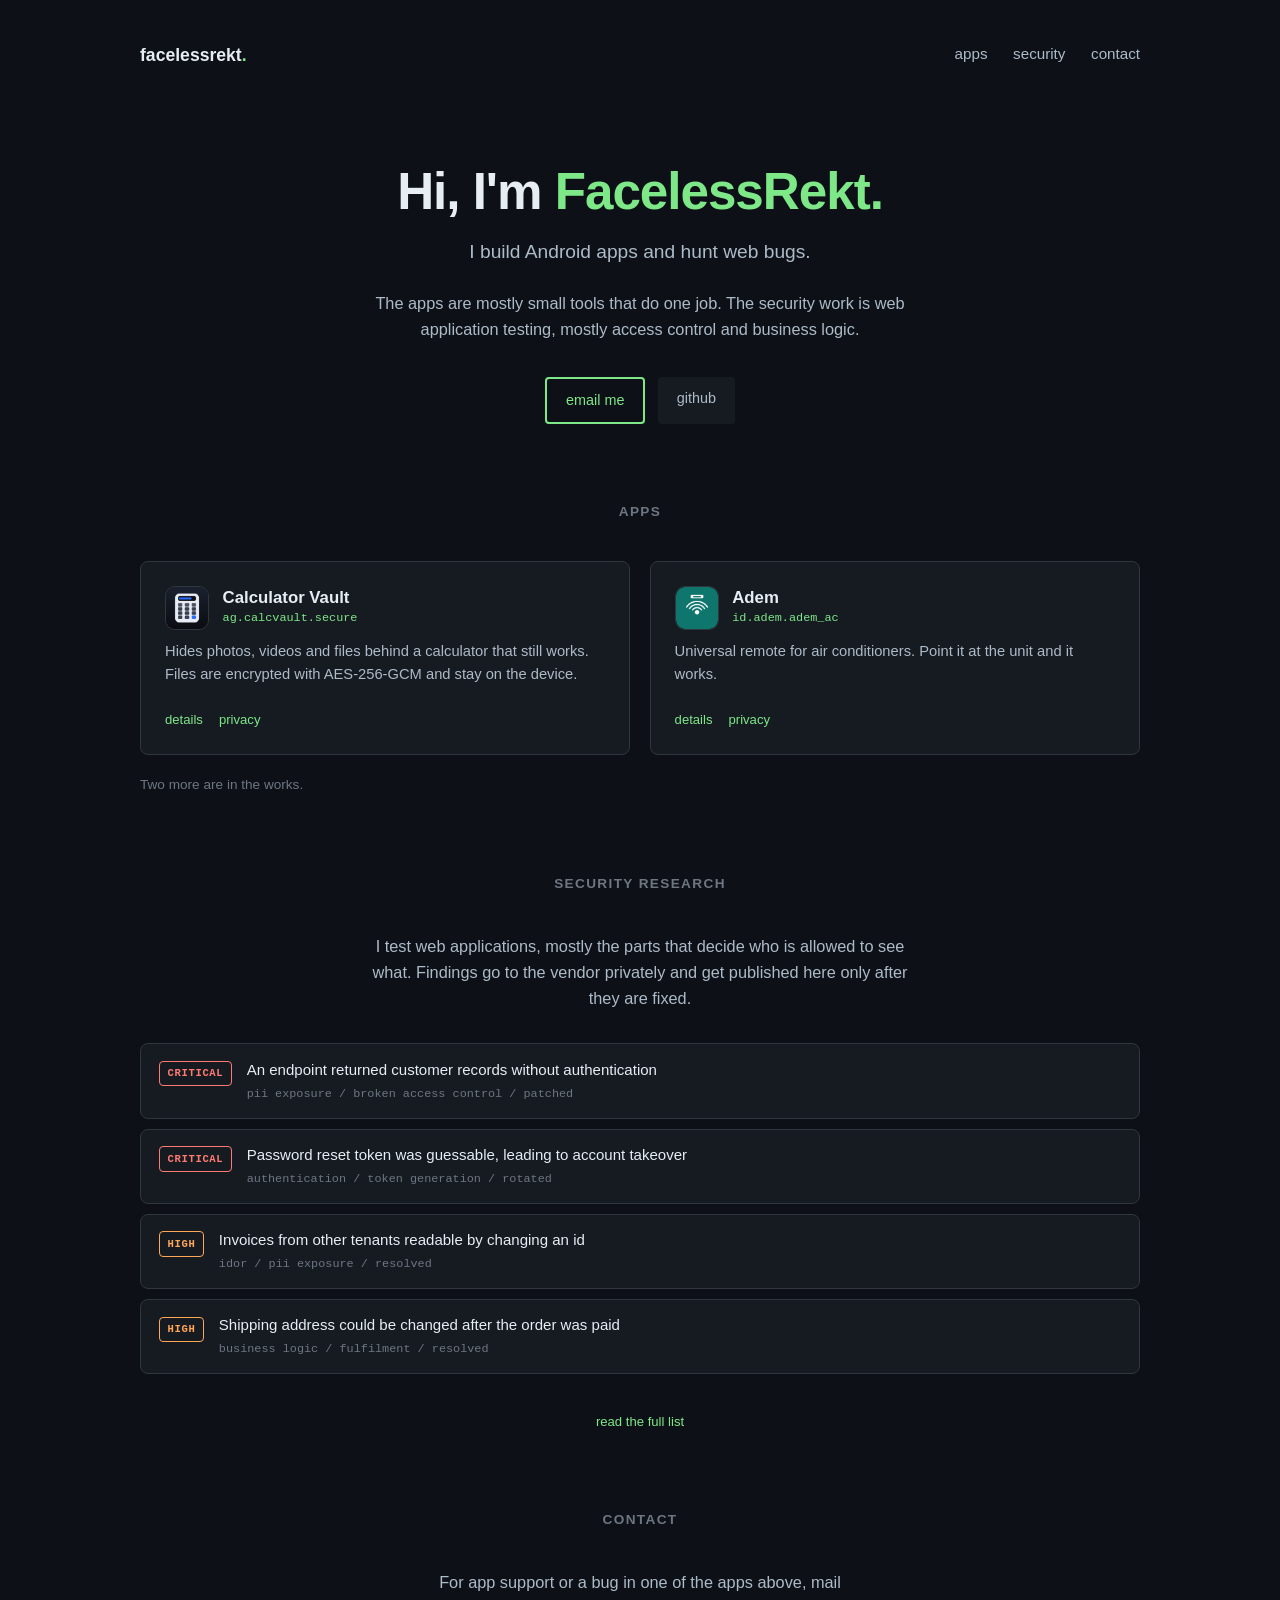
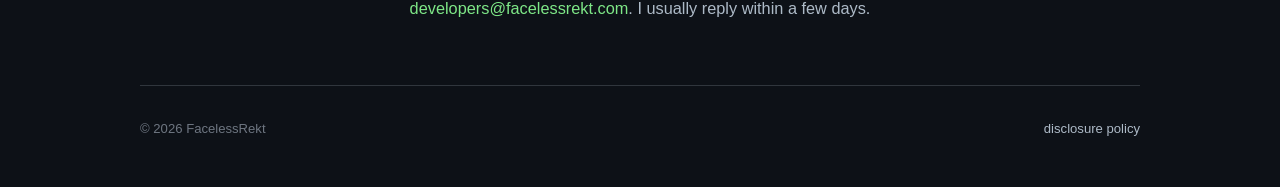
==== commit 8aa82e93: "Drop the defensive phrasing from the hero Reads less like a privacy pitch. The same claims still app" ====
--- a/index.html
+++ b/index.html
@@ -24,9 +24,8 @@
     <h1>Hi, I'm <span class="about__name">FacelessRekt.</span></h1>
     <h2 class="about__role">I build Android apps and hunt web bugs.</h2>
     <p class="about__desc">
-      The apps are small and offline first. No accounts, no tracking, no data
-      leaving your phone unless it has to. The security work is web application
-      testing, mostly access control and business logic.
+      The apps are mostly small tools that do one job. The security work is web
+      application testing, mostly access control and business logic.
     </p>
     <div class="about__contact">
       <a class="btn" href="mailto:developers@facelessrekt.com">email me</a>
@@ -65,8 +64,8 @@
           </div>
         </div>
         <p class="card__desc">
-          Universal remote for air conditioners. Works offline, no account,
-          no pairing step.
+          Universal remote for air conditioners. Point it at the unit and it
+          works.
         </p>
         <p class="card__links">
           <a href="adem/">details</a>
